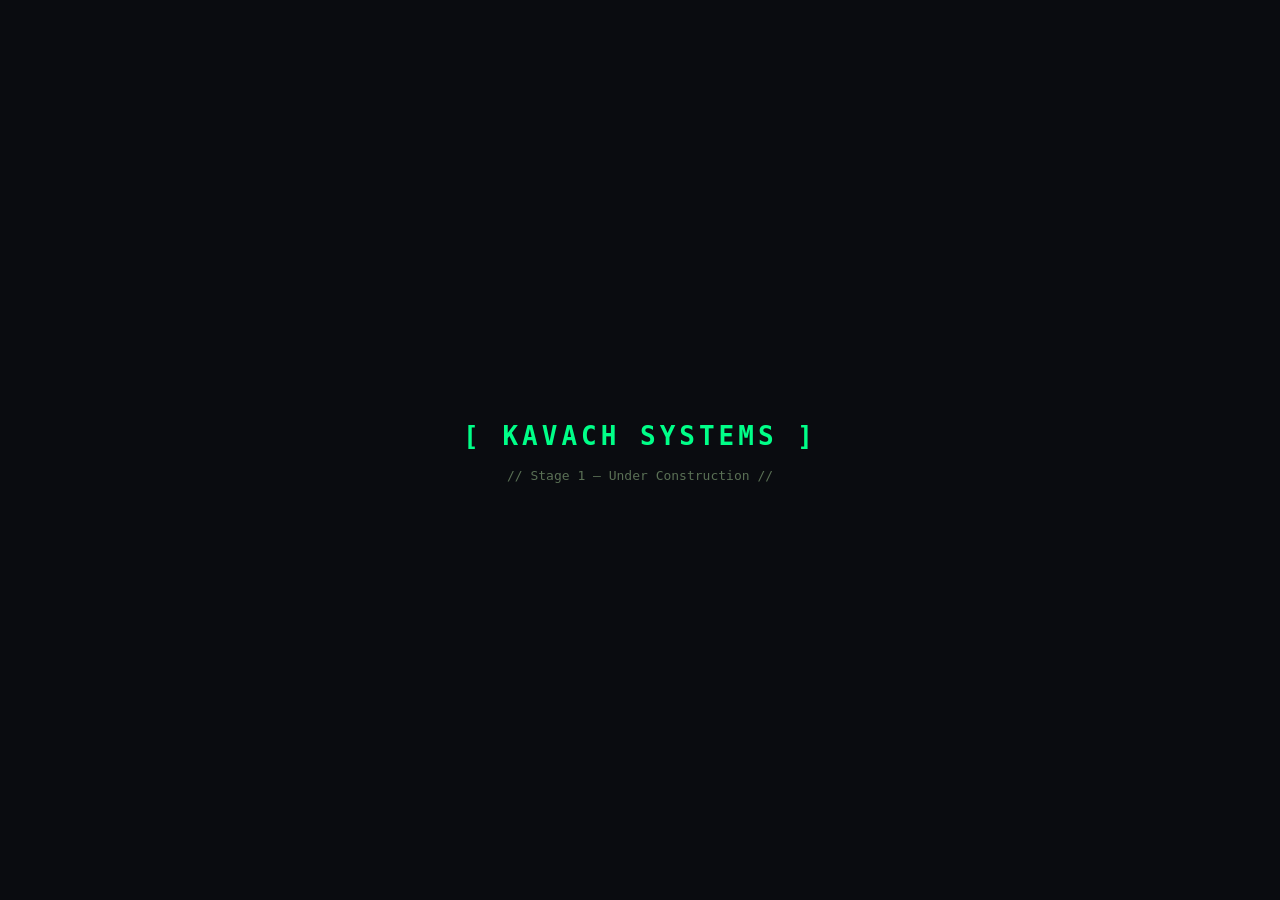
==== stages/stage1-osint/html/index.html @ e8dbffda "feat: complete Phase 1 & 2 - platform, proxy, docker compose setup" ====
<!DOCTYPE html>
<html>
<head><title>Kavach Systems – Coming Soon</title>
<style>
  body { background:#0a0c10; color:#00ff88; font-family:monospace;
         display:flex; align-items:center; justify-content:center; height:100vh; margin:0; }
  h1 { letter-spacing:4px; }
  p  { color:#5a7055; margin-top:12px; }
</style>
</head>
<body>
  <div style="text-align:center">
    <h1>[ KAVACH SYSTEMS ]</h1>
    <p>// Stage 1 – Under Construction //</p>
  </div>
</body>
</html>
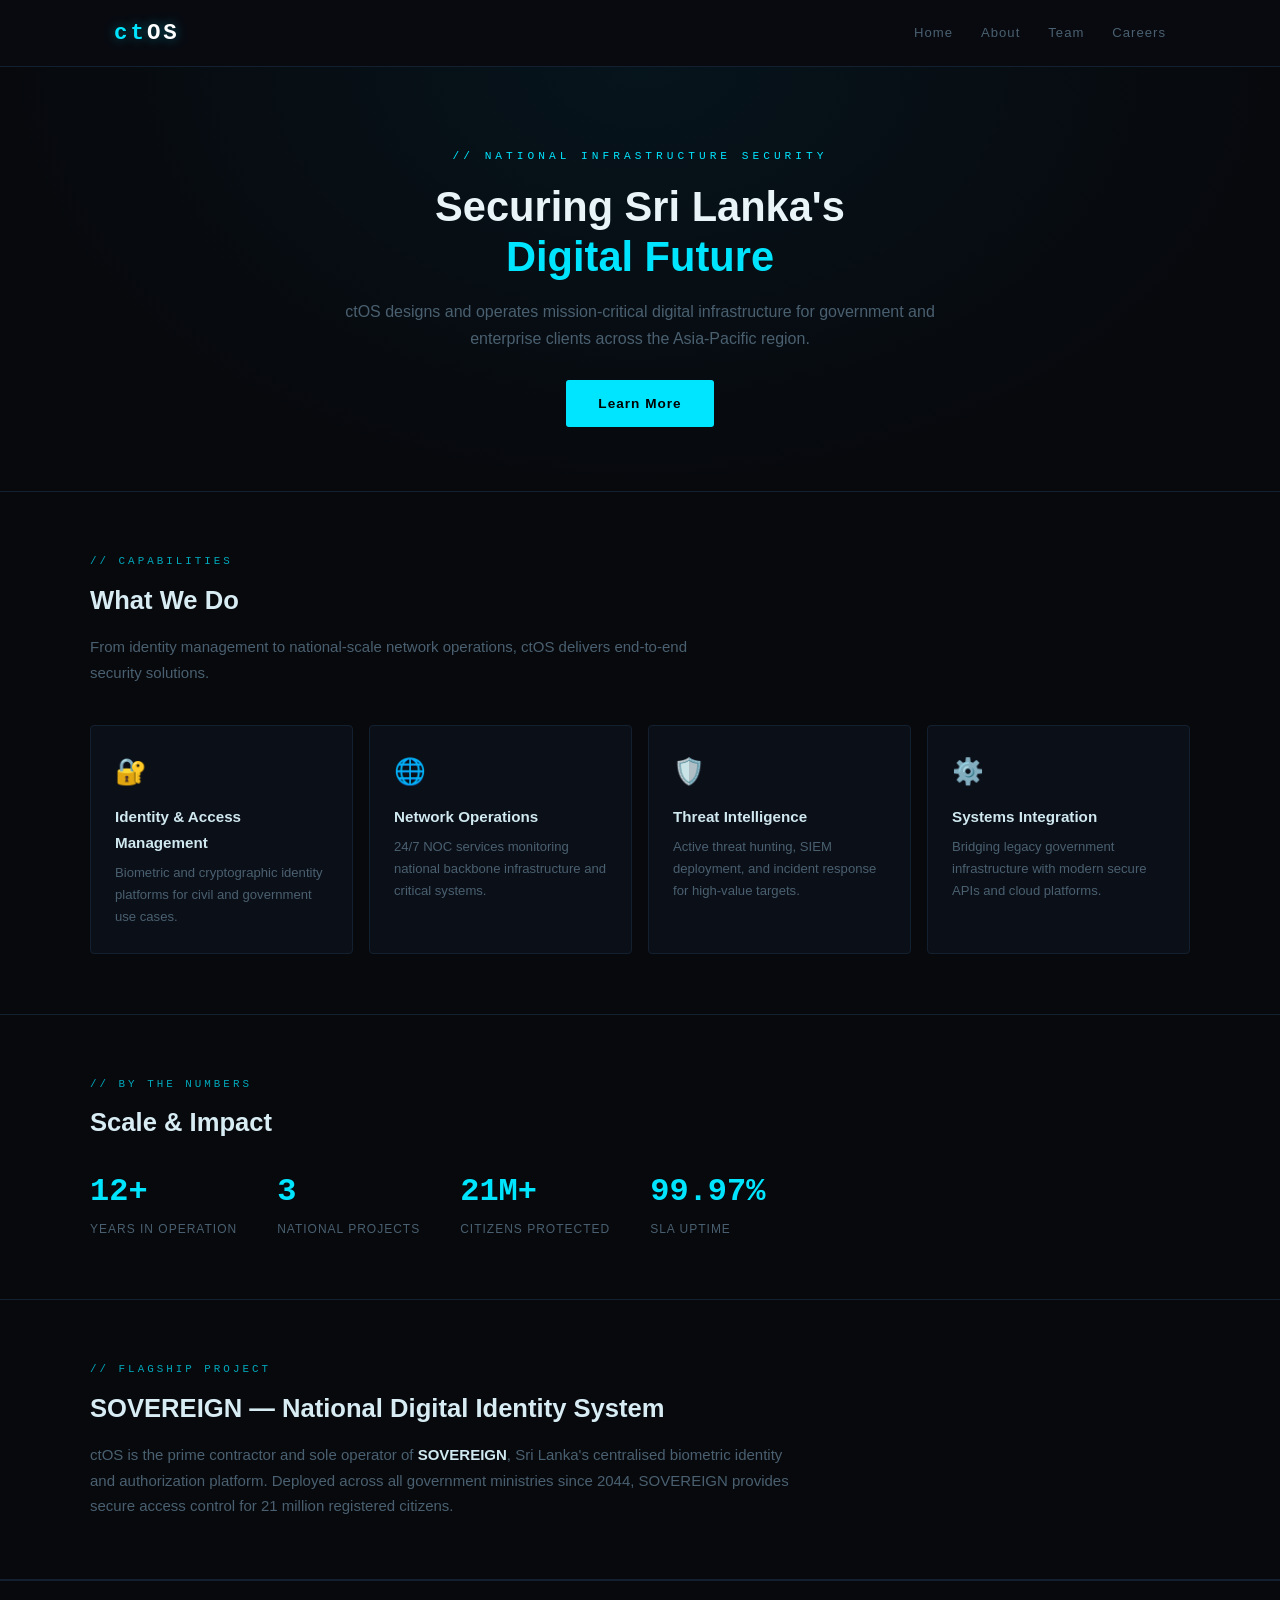
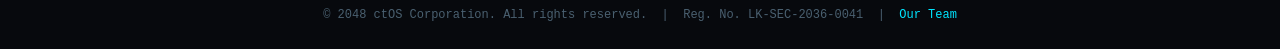
==== commit d344adea: "feat: redesign UI to immersive SOVEREIGN intelligence dashboard, fix DB seeding and stage links" ====
--- a/stages/stage1-osint/html/index.html
+++ b/stages/stage1-osint/html/index.html
@@ -1,17 +1,102 @@
 <!DOCTYPE html>
-<html>
-<head><title>Kavach Systems – Coming Soon</title>
-<style>
-  body { background:#0a0c10; color:#00ff88; font-family:monospace;
-         display:flex; align-items:center; justify-content:center; height:100vh; margin:0; }
-  h1 { letter-spacing:4px; }
-  p  { color:#5a7055; margin-top:12px; }
-</style>
+<html lang="en">
+<head>
+  <meta charset="UTF-8" />
+  <meta name="viewport" content="width=device-width, initial-scale=1.0" />
+  <title>ctOS Corporation – Securing Sri Lanka's Digital Future</title>
+  <link rel="stylesheet" href="style.css" />
 </head>
 <body>
-  <div style="text-align:center">
-    <h1>[ KAVACH SYSTEMS ]</h1>
-    <p>// Stage 1 – Under Construction //</p>
+
+<nav>
+  <div class="nav-inner">
+    <div class="nav-logo">ct<span>OS</span></div>
+    <div class="nav-links">
+      <a href="index.html">Home</a>
+      <a href="about.html">About</a>
+      <a href="team.html">Team</a>
+      <a href="careers.html">Careers</a>
+    </div>
   </div>
+</nav>
+
+<section class="hero">
+  <div class="hero-tag">// NATIONAL INFRASTRUCTURE SECURITY</div>
+  <h1>Securing Sri Lanka's<br/><span>Digital Future</span></h1>
+  <p>ctOS designs and operates mission-critical digital infrastructure for government and enterprise clients across the Asia-Pacific region.</p>
+  <a href="about.html" class="btn-primary">Learn More</a>
+</section>
+
+<section>
+  <div class="container">
+    <div class="section-tag">// CAPABILITIES</div>
+    <h2 class="section-title">What We Do</h2>
+    <p class="section-sub">From identity management to national-scale network operations, ctOS delivers end-to-end security solutions.</p>
+    <div class="services-grid">
+      <div class="service-card">
+        <div class="service-icon">🔐</div>
+        <h3>Identity &amp; Access Management</h3>
+        <p>Biometric and cryptographic identity platforms for civil and government use cases.</p>
+      </div>
+      <div class="service-card">
+        <div class="service-icon">🌐</div>
+        <h3>Network Operations</h3>
+        <p>24/7 NOC services monitoring national backbone infrastructure and critical systems.</p>
+      </div>
+      <div class="service-card">
+        <div class="service-icon">🛡️</div>
+        <h3>Threat Intelligence</h3>
+        <p>Active threat hunting, SIEM deployment, and incident response for high-value targets.</p>
+      </div>
+      <div class="service-card">
+        <div class="service-icon">⚙️</div>
+        <h3>Systems Integration</h3>
+        <p>Bridging legacy government infrastructure with modern secure APIs and cloud platforms.</p>
+      </div>
+    </div>
+  </div>
+</section>
+
+<section>
+  <div class="container">
+    <div class="section-tag">// BY THE NUMBERS</div>
+    <h2 class="section-title">Scale &amp; Impact</h2>
+    <div class="stats-row">
+      <div class="stat-item">
+        <div class="stat-num">12+</div>
+        <div class="stat-label">YEARS IN OPERATION</div>
+      </div>
+      <div class="stat-item">
+        <div class="stat-num">3</div>
+        <div class="stat-label">NATIONAL PROJECTS</div>
+      </div>
+      <div class="stat-item">
+        <div class="stat-num">21M+</div>
+        <div class="stat-label">CITIZENS PROTECTED</div>
+      </div>
+      <div class="stat-item">
+        <div class="stat-num">99.97%</div>
+        <div class="stat-label">SLA UPTIME</div>
+      </div>
+    </div>
+  </div>
+</section>
+
+<section>
+  <div class="container">
+    <div class="section-tag">// FLAGSHIP PROJECT</div>
+    <h2 class="section-title">SOVEREIGN — National Digital Identity System</h2>
+    <p style="color:var(--text-dim); max-width:700px;">
+      ctOS is the prime contractor and sole operator of <strong style="color:#d0e8f0">SOVEREIGN</strong>, Sri Lanka's centralised biometric identity and authorization platform. Deployed across all government ministries since 2044, SOVEREIGN provides secure access control for 21 million registered citizens.
+    </p>
+  </div>
+</section>
+
+<footer>
+  &copy; 2048 ctOS Corporation. All rights reserved. &nbsp;|&nbsp;
+  Reg. No. LK-SEC-2036-0041 &nbsp;|&nbsp;
+  <a href="team.html">Our Team</a>
+</footer>
+
 </body>
 </html>
--- a/stages/stage1-osint/html/style.css
+++ b/stages/stage1-osint/html/style.css
@@ -0,0 +1,134 @@
+/* ctOS Corporation – Public Website Stylesheet */
+*, *::before, *::after { box-sizing: border-box; margin: 0; padding: 0; }
+
+:root {
+  --cyan:    #00e5ff;
+  --cyan-dim:#00a8bb;
+  --dark:    #07090d;
+  --card:    #0b0f18;
+  --border:  #132030;
+  --text:    #c0ccd8;
+  --text-dim:#4a6070;
+  --mono:    'Courier New', monospace;
+  --sans:    Arial, sans-serif;
+}
+
+body {
+  background: var(--dark);
+  color: var(--text);
+  font-family: var(--sans);
+  font-size: 15px;
+  line-height: 1.7;
+  min-height: 100vh;
+  display: flex;
+  flex-direction: column;
+}
+
+a { color: var(--cyan); text-decoration: none; }
+a:hover { text-decoration: underline; }
+
+/* ── Nav ───────────────────────────────────────────────────── */
+nav {
+  background: #080a10;
+  border-bottom: 1px solid var(--border);
+  position: sticky; top: 0; z-index: 100;
+}
+.nav-inner {
+  max-width: 1100px; margin: 0 auto;
+  padding: 14px 24px;
+  display: flex; align-items: center; justify-content: space-between;
+}
+.nav-logo {
+  font-family: var(--mono);
+  font-size: 1.4rem;
+  font-weight: bold;
+  color: var(--cyan);
+  letter-spacing: 3px;
+  text-shadow: 0 0 12px rgba(0,229,255,0.4);
+}
+.nav-logo span { color: #fff; }
+.nav-links { display: flex; gap: 28px; }
+.nav-links a { font-size: 0.82rem; letter-spacing: 1px; color: var(--text-dim); }
+.nav-links a:hover { color: var(--cyan); text-decoration: none; }
+
+/* ── Hero ──────────────────────────────────────────────────── */
+.hero {
+  padding: 80px 24px 64px;
+  text-align: center;
+  border-bottom: 1px solid var(--border);
+  background: radial-gradient(ellipse at center top, rgba(0,100,140,0.12) 0%, transparent 70%);
+}
+.hero-tag {
+  font-family: var(--mono); font-size: 0.7rem;
+  letter-spacing: 4px; color: var(--cyan); margin-bottom: 16px;
+}
+.hero h1 {
+  font-size: 2.6rem; font-weight: 700;
+  color: #e8f4f8; margin-bottom: 16px; line-height: 1.2;
+}
+.hero h1 span { color: var(--cyan); }
+.hero p { max-width: 600px; margin: 0 auto 28px; color: var(--text-dim); font-size: 1rem; }
+.btn-primary {
+  display: inline-block;
+  background: var(--cyan); color: #000;
+  font-weight: bold; font-size: 0.85rem; letter-spacing: 1px;
+  padding: 12px 32px; border-radius: 3px;
+  transition: opacity 0.2s;
+}
+.btn-primary:hover { opacity: 0.85; text-decoration: none; }
+
+/* ── Section Styles ────────────────────────────────────────── */
+section { padding: 60px 24px; border-bottom: 1px solid var(--border); }
+.container { max-width: 1100px; margin: 0 auto; }
+.section-tag {
+  font-family: var(--mono); font-size: 0.68rem;
+  letter-spacing: 3px; color: var(--cyan-dim); margin-bottom: 8px;
+}
+.section-title { font-size: 1.6rem; color: #d8ecf4; margin-bottom: 12px; }
+.section-sub   { color: var(--text-dim); max-width: 600px; margin-bottom: 40px; }
+
+/* ── Services Grid ─────────────────────────────────────────── */
+.services-grid { display: grid; grid-template-columns: repeat(auto-fill, minmax(240px, 1fr)); gap: 16px; }
+.service-card {
+  background: var(--card); border: 1px solid var(--border);
+  border-radius: 4px; padding: 24px;
+}
+.service-icon { font-size: 1.6rem; margin-bottom: 10px; }
+.service-card h3 { font-size: 0.95rem; color: #d0e8f0; margin-bottom: 6px; }
+.service-card p  { font-size: 0.82rem; color: var(--text-dim); }
+
+/* ── Stats Row ─────────────────────────────────────────────── */
+.stats-row { display: flex; gap: 40px; flex-wrap: wrap; margin-top: 20px; }
+.stat-item .stat-num { font-size: 2rem; color: var(--cyan); font-weight: bold; font-family: var(--mono); }
+.stat-item .stat-label { font-size: 0.75rem; color: var(--text-dim); letter-spacing: 1px; }
+
+/* ── Team Grid ─────────────────────────────────────────────── */
+.team-grid { display: grid; grid-template-columns: repeat(auto-fill, minmax(200px, 1fr)); gap: 16px; }
+.team-card {
+  background: var(--card); border: 1px solid var(--border);
+  border-radius: 4px; padding: 20px; text-align: center;
+}
+.team-avatar {
+  width: 64px; height: 64px; border-radius: 50%;
+  background: #0e1a22; border: 2px solid var(--border);
+  display: flex; align-items: center; justify-content: center;
+  font-size: 1.6rem; margin: 0 auto 12px;
+}
+.team-card h3 { font-size: 0.9rem; color: #d0e8f0; margin-bottom: 4px; }
+.team-card .role { font-size: 0.74rem; color: var(--cyan-dim); margin-bottom: 4px; }
+.team-card .username { font-family: var(--mono); font-size: 0.70rem; color: var(--text-dim); }
+.contractor-badge {
+  display: inline-block; font-size: 0.60rem; letter-spacing: 1px;
+  color: var(--cyan); border: 1px solid var(--cyan-dim);
+  padding: 1px 6px; border-radius: 2px; margin-top: 6px;
+}
+
+/* ── Footer ────────────────────────────────────────────────── */
+footer {
+  margin-top: auto; padding: 24px;
+  border-top: 1px solid var(--border);
+  text-align: center;
+  font-size: 0.75rem; color: var(--text-dim);
+  font-family: var(--mono);
+}
+
